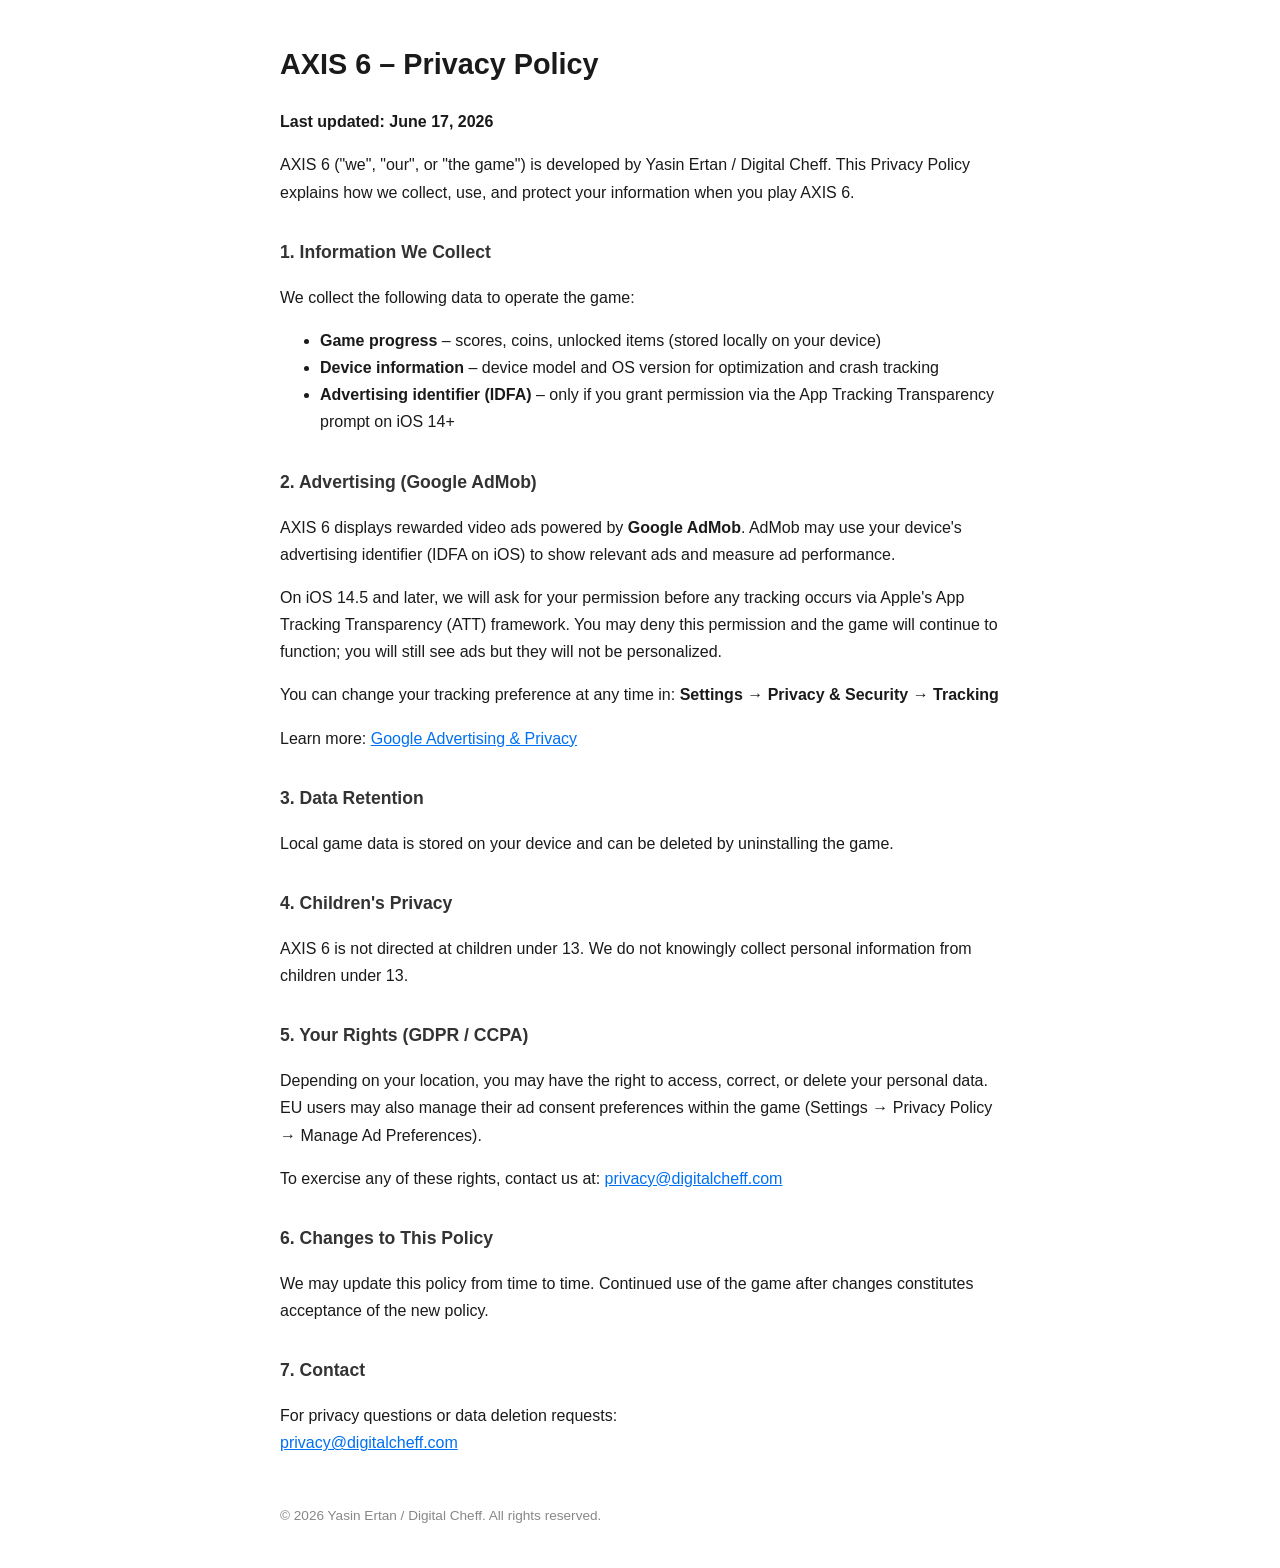
==== axis6-privacy/index.html @ 0b38dfca "Add privacy policy page for AXIS 6" ====
<!DOCTYPE html>
<html lang="en">
<head>
<meta charset="UTF-8">
<meta name="viewport" content="width=device-width, initial-scale=1.0">
<title>AXIS 6 – Privacy Policy</title>
<style>
  body { font-family: -apple-system, sans-serif; max-width: 720px; margin: 40px auto; padding: 0 20px; color: #1a1a1a; line-height: 1.7; }
  h1 { font-size: 1.8rem; }
  h2 { font-size: 1.1rem; margin-top: 2rem; color: #333; }
  a { color: #0070f3; }
  footer { margin-top: 3rem; color: #888; font-size: 0.85rem; }
</style>
</head>
<body>

<h1>AXIS 6 – Privacy Policy</h1>
<p><strong>Last updated: June 17, 2026</strong></p>

<p>AXIS 6 ("we", "our", or "the game") is developed by Yasin Ertan / Digital Cheff. This Privacy Policy explains how we collect, use, and protect your information when you play AXIS 6.</p>

<h2>1. Information We Collect</h2>
<p>We collect the following data to operate the game:</p>
<ul>
  <li><strong>Game progress</strong> – scores, coins, unlocked items (stored locally on your device)</li>
  <li><strong>Device information</strong> – device model and OS version for optimization and crash tracking</li>
  <li><strong>Advertising identifier (IDFA)</strong> – only if you grant permission via the App Tracking Transparency prompt on iOS 14+</li>
</ul>

<h2>2. Advertising (Google AdMob)</h2>
<p>AXIS 6 displays rewarded video ads powered by <strong>Google AdMob</strong>. AdMob may use your device's advertising identifier (IDFA on iOS) to show relevant ads and measure ad performance.</p>
<p>On iOS 14.5 and later, we will ask for your permission before any tracking occurs via Apple's App Tracking Transparency (ATT) framework. You may deny this permission and the game will continue to function; you will still see ads but they will not be personalized.</p>
<p>You can change your tracking preference at any time in: <strong>Settings → Privacy & Security → Tracking</strong></p>
<p>Learn more: <a href="https://policies.google.com/technologies/ads" target="_blank">Google Advertising & Privacy</a></p>

<h2>3. Data Retention</h2>
<p>Local game data is stored on your device and can be deleted by uninstalling the game.</p>

<h2>4. Children's Privacy</h2>
<p>AXIS 6 is not directed at children under 13. We do not knowingly collect personal information from children under 13.</p>

<h2>5. Your Rights (GDPR / CCPA)</h2>
<p>Depending on your location, you may have the right to access, correct, or delete your personal data. EU users may also manage their ad consent preferences within the game (Settings → Privacy Policy → Manage Ad Preferences).</p>
<p>To exercise any of these rights, contact us at: <a href="mailto:privacy@digitalcheff.com">privacy@digitalcheff.com</a></p>

<h2>6. Changes to This Policy</h2>
<p>We may update this policy from time to time. Continued use of the game after changes constitutes acceptance of the new policy.</p>

<h2>7. Contact</h2>
<p>For privacy questions or data deletion requests:<br>
<a href="mailto:privacy@digitalcheff.com">privacy@digitalcheff.com</a></p>

<footer>© 2026 Yasin Ertan / Digital Cheff. All rights reserved.</footer>

</body>
</html>
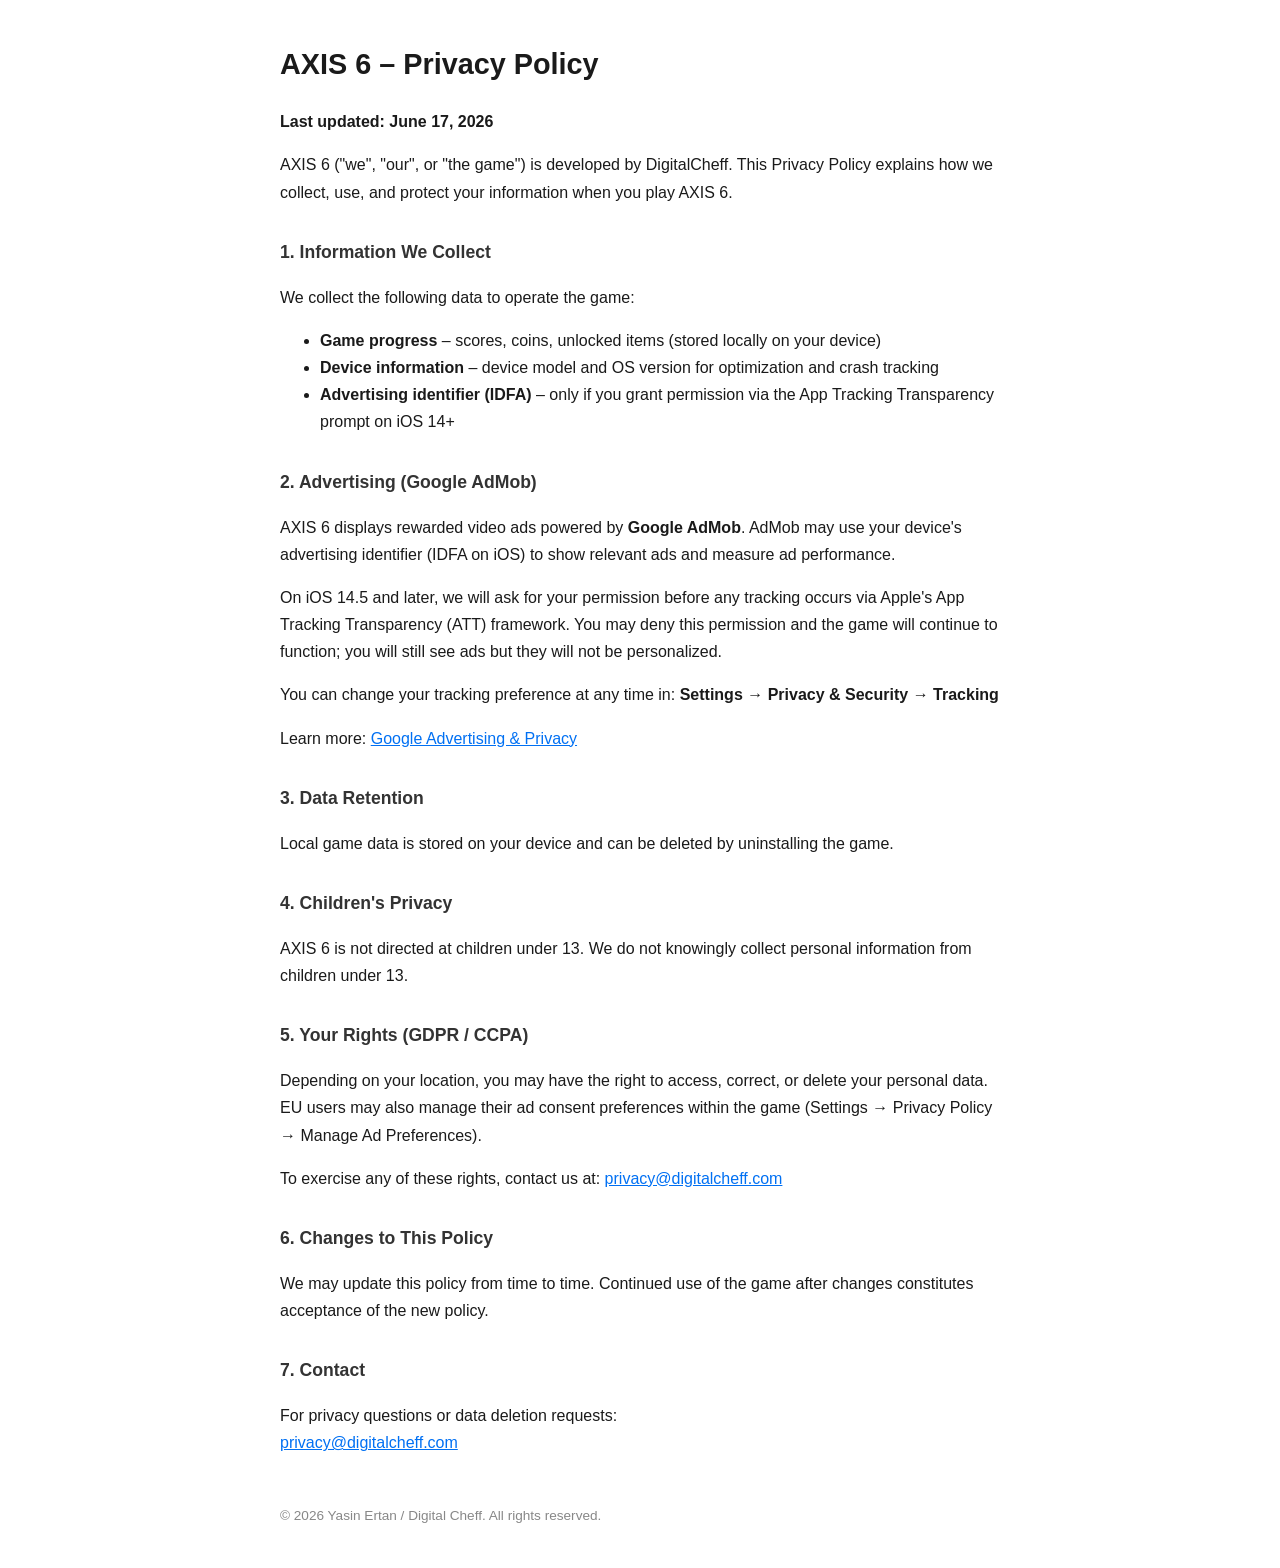
==== commit 7df8b166: "Use hello@ and privacy@ instead of support@" ====
--- a/axis6-privacy/index.html
+++ b/axis6-privacy/index.html
@@ -17,7 +17,7 @@
 <h1>AXIS 6 – Privacy Policy</h1>
 <p><strong>Last updated: June 17, 2026</strong></p>
 
-<p>AXIS 6 ("we", "our", or "the game") is developed by Yasin Ertan / Digital Cheff. This Privacy Policy explains how we collect, use, and protect your information when you play AXIS 6.</p>
+<p>AXIS 6 ("we", "our", or "the game") is developed by DigitalCheff. This Privacy Policy explains how we collect, use, and protect your information when you play AXIS 6.</p>
 
 <h2>1. Information We Collect</h2>
 <p>We collect the following data to operate the game:</p>
